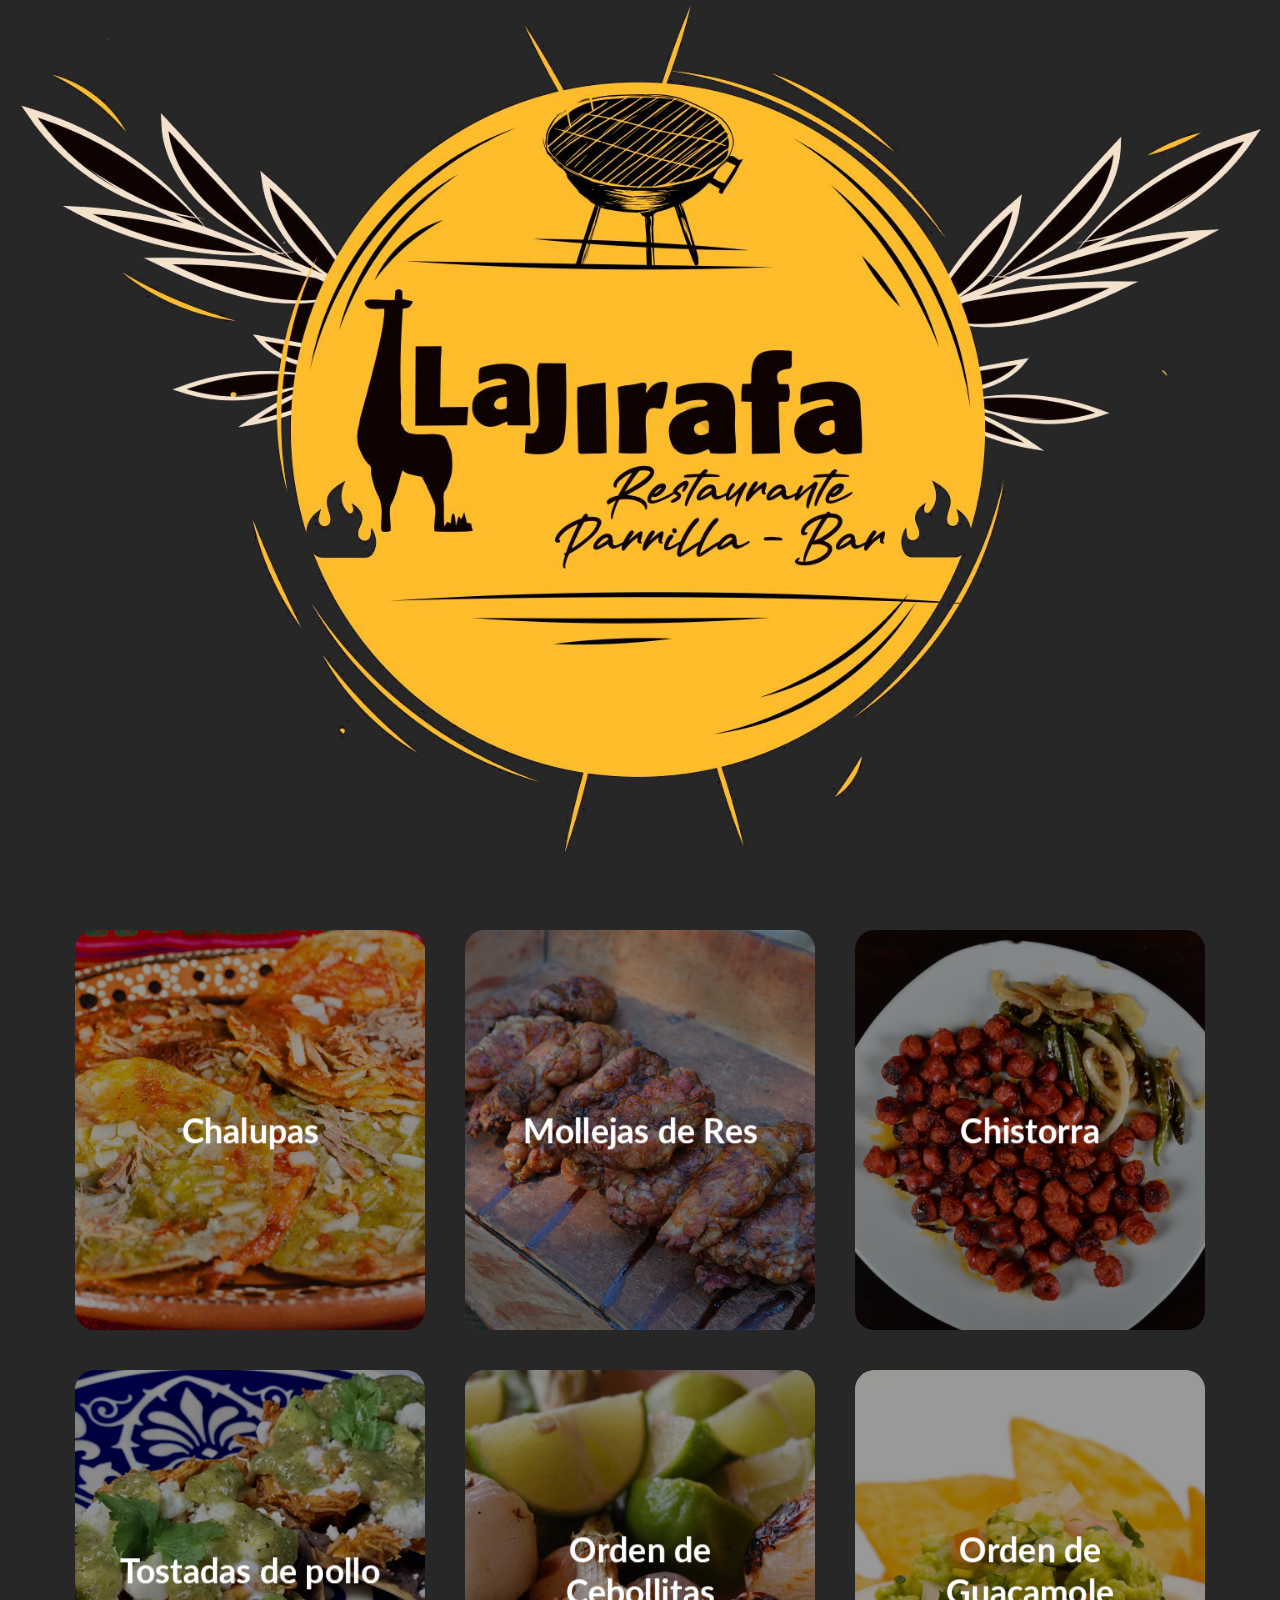
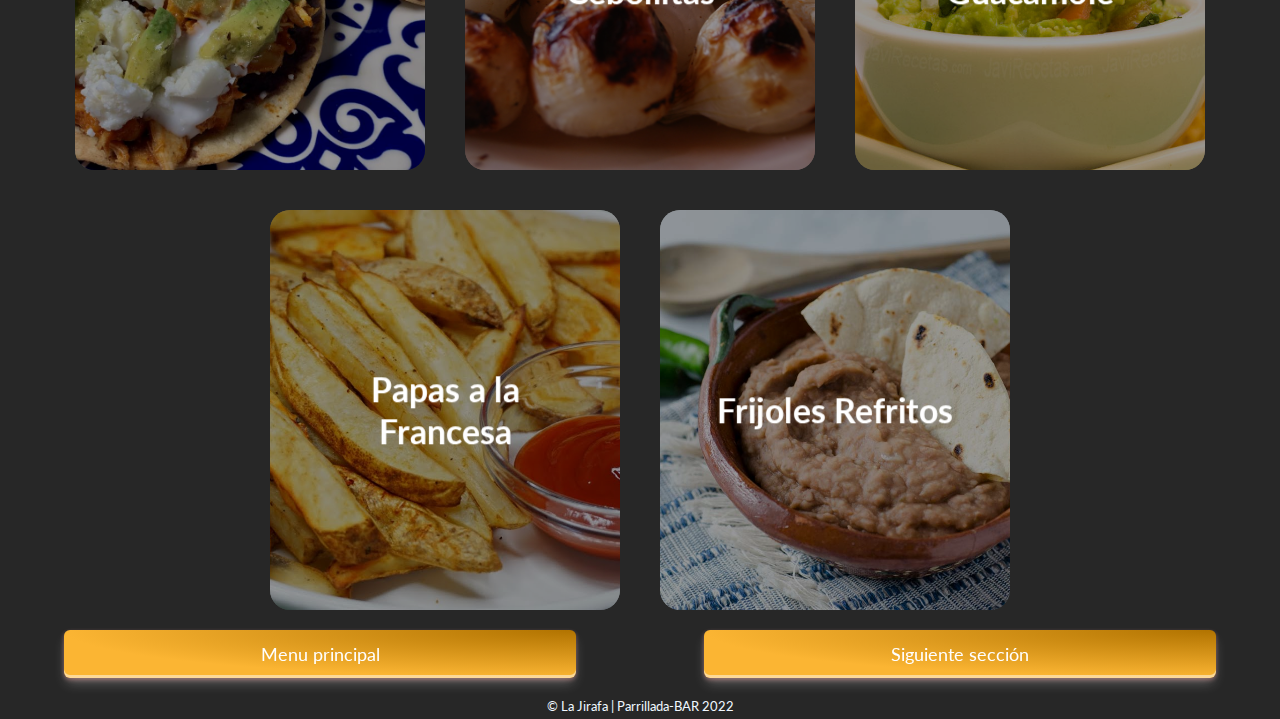
==== bebidas.html @ 24307b81 "Version modificada beta 50%" ====
<!DOCTYPE html>
<html lang="en">
<head>
    <meta charset="UTF-8">
    <meta http-equiv="X-UA-Compatible" content="IE=edge">
    <meta name="viewport" content="width=device-width, initial-scale=1.0">
    <title>Menu Parrillada</title>
    <link rel="shortcut icon" type="image/png" href="assets/Logo.png">
    <link rel="stylesheet" href="css/style.css">
    <link rel="stylesheet" href="css/estilos.css">
</head>
<body>
    <header>
        <a href="index.html"><img src="assets/Logo.png" alt="La Jirafa Restaurante" id="logo"></a>
    </header>

    <main>

        <div class="container__card">

            <div class="card__father">
                <div class="card">
                    <div class="card__front" style="background-image: url(assets/Entradas/chalupas.jpg);">
                        <div class="bg"></div>
                        <div class="body__card_front">
                            <h1>Chalupas</h1>
                        </div>
                    </div>
                    <div class="card__back">
                        <div class="body__card_back">
                            <h1>$35</h1>
                            <p>Orden de # chalupas rojas, verdes, combinadas</p>
                            <h4>Extras</h4>
                            <ul>
                                <li>pollo: $35</li>
                                <li>carne de res: $40</li>
                            </ul>
                            <!--input type="button" value="Leer Más"-->
                        </div>
                    </div>
                </div>
            </div>

            <div class="card__father">
                <div class="card">
                    <div class="card__front" style="background-image: url(assets/Entradas/mollejas.jpg);">
                        <div class="bg"></div>
                        <div class="body__card_front">
                            <h1>Mollejas de Res</h1>
                        </div>
                    </div>
                    <div class="card__back">
                        <div class="body__card_back">
                            <h1>$90</h1>
                            <p>Deliciosas mollejas de res</p>
                            <p>Perfecto para acompañar con: ...</p>
                            <!--input type="button" value="Leer Más"-->
                        </div>
                    </div>
                </div>
            </div>

            <div class="card__father">
                <div class="card">
                    <div class="card__front" style="background-image: url(assets/Entradas/chistorra.jpg);">
                        <div class="bg"></div>
                        <div class="body__card_front">
                            <h1>Chistorra</h1>
                        </div>
                    </div>
                    <div class="card__back">
                        <div class="body__card_back">
                            <h1>$65</h1>
                            <p>Chistorra , ...</p>
                            <!--input type="button" value="Leer Más"-->
                        </div>
                    </div>
                </div>
            </div>

            <div class="card__father">
                <div class="card">
                    <div class="card__front" style="background-image: url(assets/Entradas/tostadas.jpg);">
                        <div class="bg"></div>
                        <div class="body__card_front">
                            <h1>Tostadas de pollo</h1>
                        </div>
                    </div>
                    <div class="card__back">
                        <div class="body__card_back">
                            <h1>$65</h1>
                            <p>Crujientes tostadas de pollo</p>
                            <p>Acompañalas con crema / salsa</p>
                            <!--input type="button" value="Leer Más"-->
                        </div>
                    </div>
                </div>
            </div>

            <div class="card__father">
                <div class="card">
                    <div class="card__front" style="background-image: url(assets/Entradas/cebollitas.jpg);">
                        <div class="bg"></div>
                        <div class="body__card_front">
                            <h1>Orden de Cebollitas</h1>
                        </div>
                    </div>
                    <div class="card__back">
                        <div class="body__card_back">
                            <h1>$35</h1>
                            <p>Orden de cebollitas</p>
                            <p>Preparación: asadas con mantequilla</p>
                            <!--input type="button" value="Leer Más"-->
                        </div>
                    </div>
                </div>
            </div>

            <div class="card__father">
                <div class="card">
                    <div class="card__front" style="background-image: url(assets/Entradas/guacamole.jpg);">
                        <div class="bg"></div>
                        <div class="body__card_front">
                            <h1>Orden de Guacamole</h1>
                        </div>
                    </div>
                    <div class="card__back">
                        <div class="body__card_back">
                            <h1>$45</h1>
                            <p>Orden de guacamole</p>
                            <p>Rico guacamole con aguacate fresco y con un toque de crema/picante</p>
                            <!--input type="button" value="Leer Más"-->
                        </div>
                    </div>
                </div>
            </div>

            <div class="card__father">
                <div class="card">
                    <div class="card__front" style="background-image: url(assets/Entradas/papas.jpg);">
                        <div class="bg"></div>
                        <div class="body__card_front">
                            <h1>Papas a la Francesa</h1>
                        </div>
                    </div>
                    <div class="card__back">
                        <div class="body__card_back">
                            <h1>$40</h1>
                            <p>Papas ala francesa</p>
                            <p>Excelente entrada para acompañar, sazonadas con sal, pimienta, paprika</p>
                            <!--input type="button" value="Leer Más"-->
                        </div>
                    </div>
                </div>
            </div>

            <div class="card__father">
                <div class="card">
                    <div class="card__front" style="background-image: url(assets/Entradas/frijoles.jpg);">
                        <div class="bg"></div>
                        <div class="body__card_front">
                            <h1>Frijoles Refritos</h1>
                        </div>
                    </div>
                    <div class="card__back">
                        <div class="body__card_back">
                            <h1>$35</h1>
                            <p>Frijoles Refritos</p>
                            <p>Tazon con frijoles acompañados de totopos</p>
                            <!--input type="button" value="Leer Más"-->
                        </div>
                    </div>
                </div>
            </div>

        </div>

        <nav id="navegacion">
            <a href="index.html"><button class="button-29" role="button">Menu principal</button></a>
            <a href="pastas.hmtl"><button class="button-29" role="button">Siguiente sección</button></a>
        </nav>

    </main>

    <footer>
        <small> © La Jirafa | Parrillada-BAR 2022</small>
    </footer>
</body>
</html>
---- css/style.css ----
*{
    margin: 0;
    padding: 0;
}

a{
  text-decoration: none;
  color: #FFF;
}

body{
  background: url('../assets/background.jpg') #000;
  background-attachment: fixed;
  background-repeat: no-repeat;
  background-position: center;
  background-size: cover;
}

button{
  font-size: 1.5em;
  width: 100%;  
}

.container{
    display: flex;
    align-items: center;
    justify-content: center;
    width: 100%;
    margin: 15px auto;
}

.vertical{
    flex-direction: column;
}

.horizontal{
    justify-content: space-evenly;
}

.aButon{
  width: 80%;
  margin: 0.3em;
  padding: 5px ;
  width: 80%;
  display: flex;
  justify-content: center;
  align-items: center;
}

.button-29 {
  align-items: center;
  appearance: none;
  background-image: radial-gradient(100% 100% at 100% 0, #b17300 0, #fbb533 100%);
  border: 0;
  border-radius: 6px;
  box-shadow: rgba(255, 168, 168, 0.4) 0 2px 4px,rgba(255, 255, 255, 0.3) 0 7px 13px -3px,rgba(254, 254, 254, 0.5) 0 -3px 0 inset;
  box-sizing: border-box;
  color: #fff;
  cursor: pointer;
  display: inline-flex;
  height: 48px;
  justify-content: center;
  line-height: 1;
  list-style: none;
  overflow: hidden;
  padding-left: 16px;
  padding-right: 16px;
  position: relative;
  text-align: left;
  text-decoration: none;
  transition: box-shadow .15s,transform .15s;
  user-select: none;
  -webkit-user-select: none;
  touch-action: manipulation;
  white-space: nowrap;
  will-change: box-shadow,transform;
  font-size: 18px;
}

.button-29:focus {
  box-shadow: #e0d53c 0 0 0 1.5px inset, rgba(66, 66, 35, 0.4) 0 2px 4px, rgba(66, 63, 35, 0.3) 0 7px 13px -3px, #dde03c 0 -3px 0 inset;
}

.button-29:hover {
  box-shadow: rgba(66, 58, 35, 0.4) 0 4px 8px, rgba(45, 35, 66, .3) 0 7px 13px -3px,rgb(224, 221, 60)0 0 -3px 0 inset;
  transform: translateY(-2px);
}

.button-29:active {
  box-shadow: #e03c3c 0 3px 7px inset;
  transform: translateY(2px);
}

.food{
  width: 5em; 
  border-radius: 10px;
}

.redes{
    width: 4em;
    margin-top: 10px;
}

.vacio{
  min-height: 800px;
}

.fondoOpaco{
  background: rgba(0, 0, 0, 0.692);

}

#logo{
    width: 100%;   
}

#navegacion{
  display: flex;
  justify-content: space-around;
}

#navegacion > *{
  width: 40%;
}
---- css/estilos.css ----
@import url('https://fonts.googleapis.com/css2?family=Lato:ital,wght@0,100;0,300;0,400;0,700;0,900;1,100;1,300;1,400;1,700;1,900&display=swap');

*{
    margin: 0;
    padding: 0;
    box-sizing: border-box;
    font-family: 'Lato', sans-serif;
}

body{
    background: rgb(39, 39, 39);
}

footer{
    display: flex;
    color: aliceblue;
    margin: 20px auto 5px;
    justify-content: center;
}

.container__card{
    max-width: 1200px;
    margin: auto;
    margin-top: 10px;
    perspective: 1000px;
    display: flex;
    justify-content: center;
    flex-wrap: wrap;
}

.card__father{
    margin: 20px;
    perspective: 1000px;
}

.card__father:hover .card{
    transform: rotateY(180deg);
}


.card{
    width: 350px;
    height: 400px;
    position: relative;
    transform-style: preserve-3d;
    transition: all 600ms;
}

.card__front{
    background-size: cover;
    background-position: center;
}


.card__front,
.card__back{
    width: 100%;
    height: 100%;
    position: absolute;
    top: 0;
    left: 0;
    backface-visibility: hidden;
    transform-style: preserve-3d;
    border-radius: 20px;
}

.card__back{
    transform: rotateY(180deg);
    background: white;
}

.body__card_front{
    width: 100%;
    height: 100%;
    text-align: center;
    padding: 40px;
    display: flex;
    justify-content: center;
    align-items: center;
    color: #fff;
    transform: translateZ(60px);
}

.bg{
    width: 100%;
    height: 100%;
    position: absolute;
    top: 0;
    left: 0;
    background: rgba(0,0,0,0.4);
    border-radius: 20px;
}

.body__card_back{
    padding: 40px;
    text-align: center;
    transform: translateZ(60px);
}

.body__card_back p{
    margin-top: 30px;
    font-size: 18px;
}

.body__card_back input{
    padding: 10px 40px;
    margin-top: 30px;
    font-size: 16px;
    cursor: pointer;
    border: none;
    color: white;
    background: #58B0F6;
    box-shadow: 1px 1px 30px -5px #58B0F6;
    border-radius: 10px;
    transition: box-shadow 600ms;
}

.body__card_back input:hover{
    box-shadow: 1px 1px 30px 0px #449de6;
}
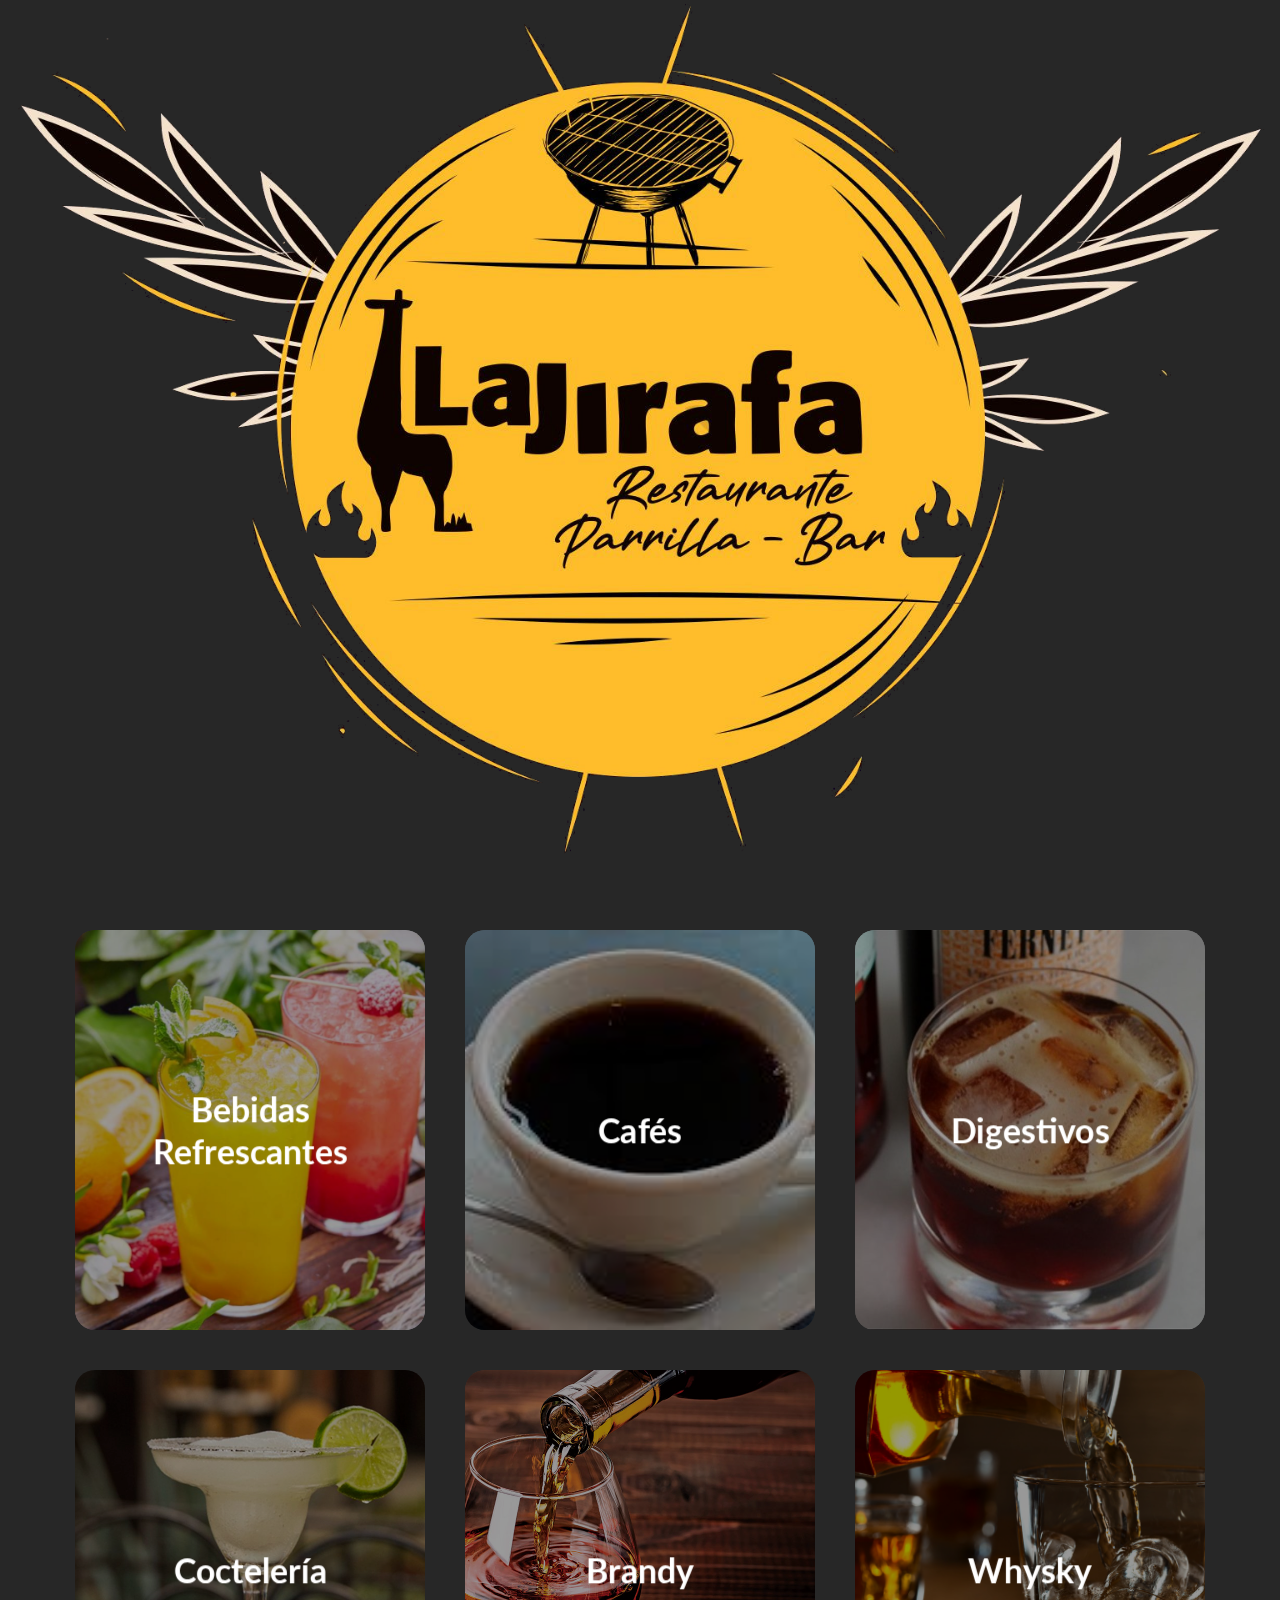
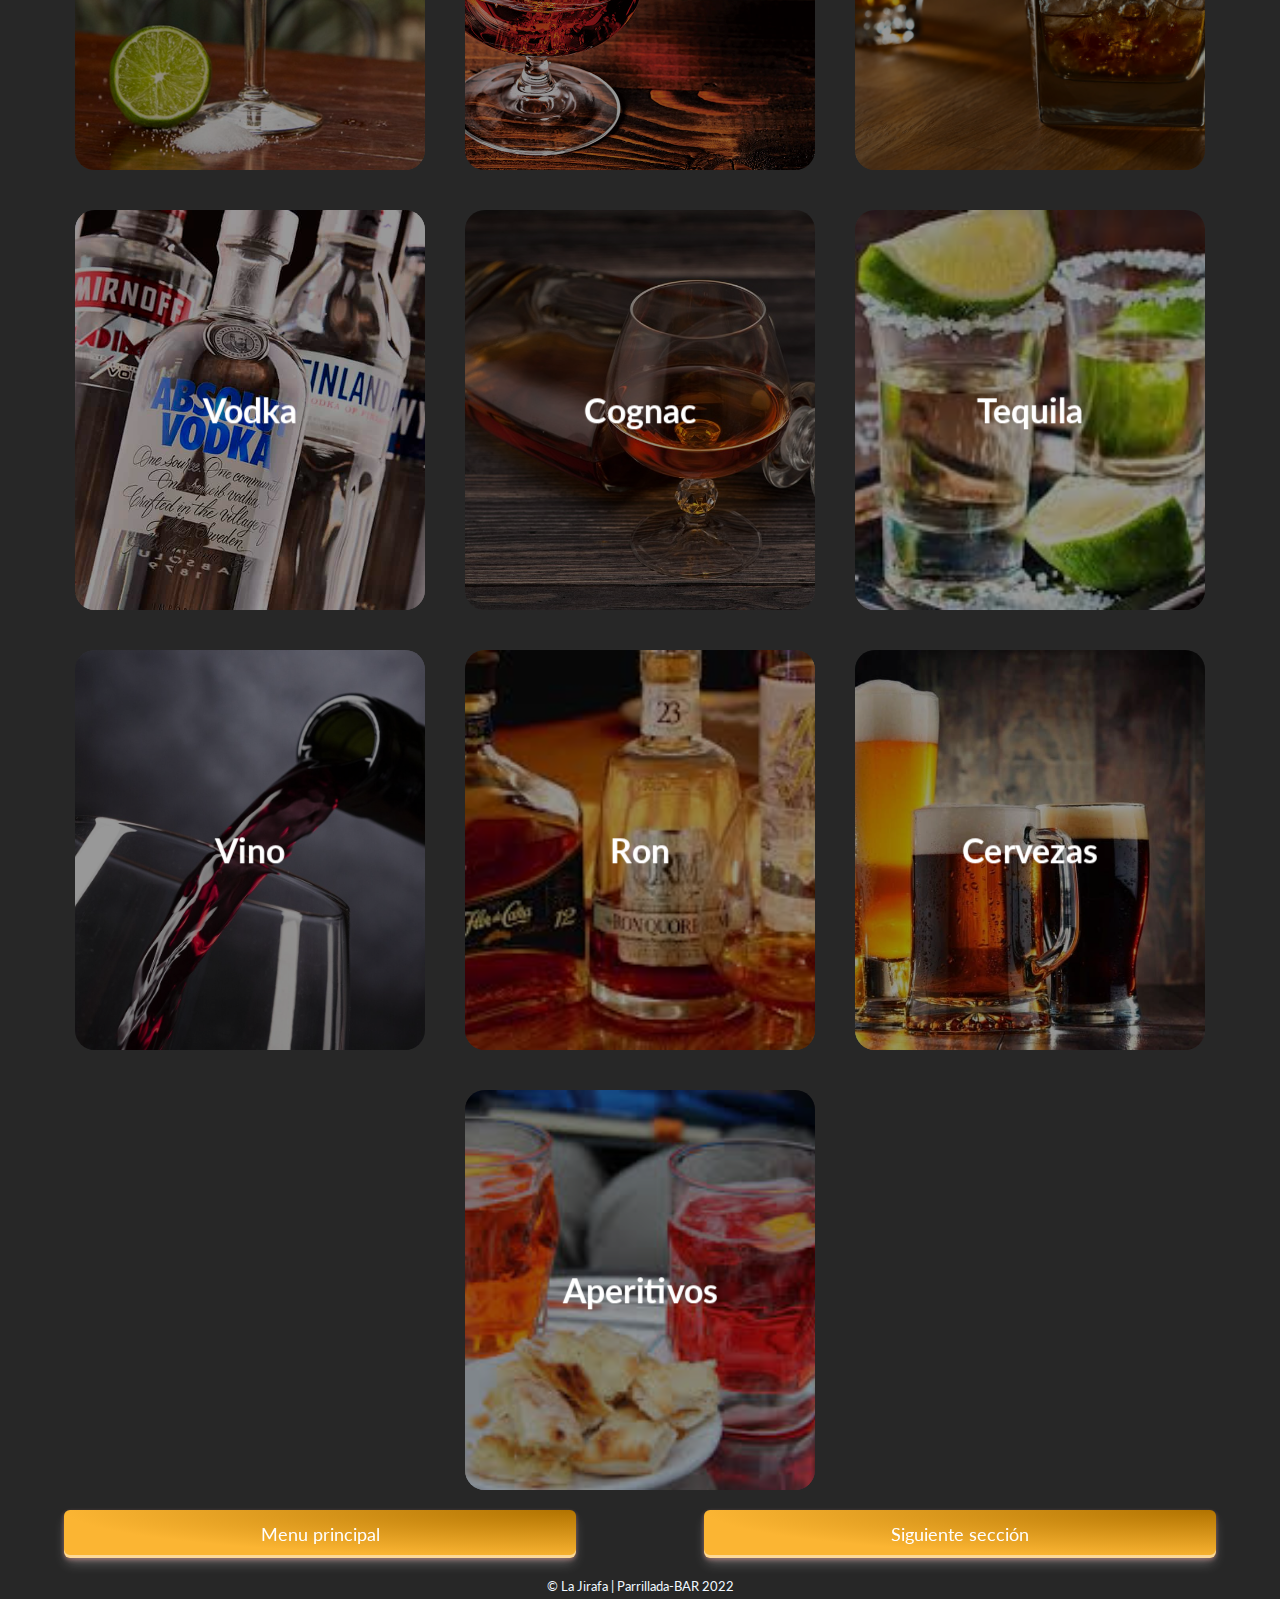
==== commit d7ea5e27: "Version 1.0" ====
--- a/bebidas.html
+++ b/bebidas.html
@@ -20,153 +20,335 @@
 
             <div class="card__father">
                 <div class="card">
-                    <div class="card__front" style="background-image: url(assets/Entradas/chalupas.jpg);">
-                        <div class="bg"></div>
-                        <div class="body__card_front">
-                            <h1>Chalupas</h1>
-                        </div>
-                    </div>
-                    <div class="card__back">
-                        <div class="body__card_back">
-                            <h1>$35</h1>
-                            <p>Orden de # chalupas rojas, verdes, combinadas</p>
-                            <h4>Extras</h4>
-                            <ul>
-                                <li>pollo: $35</li>
-                                <li>carne de res: $40</li>
-                            </ul>
-                            <!--input type="button" value="Leer Más"-->
-                        </div>
-                    </div>
-                </div>
-            </div>
-
-            <div class="card__father">
-                <div class="card">
-                    <div class="card__front" style="background-image: url(assets/Entradas/mollejas.jpg);">
-                        <div class="bg"></div>
-                        <div class="body__card_front">
-                            <h1>Mollejas de Res</h1>
-                        </div>
-                    </div>
-                    <div class="card__back">
-                        <div class="body__card_back">
-                            <h1>$90</h1>
-                            <p>Deliciosas mollejas de res</p>
-                            <p>Perfecto para acompañar con: ...</p>
-                            <!--input type="button" value="Leer Más"-->
-                        </div>
-                    </div>
-                </div>
-            </div>
-
-            <div class="card__father">
-                <div class="card">
-                    <div class="card__front" style="background-image: url(assets/Entradas/chistorra.jpg);">
-                        <div class="bg"></div>
-                        <div class="body__card_front">
-                            <h1>Chistorra</h1>
-                        </div>
-                    </div>
-                    <div class="card__back">
-                        <div class="body__card_back">
-                            <h1>$65</h1>
-                            <p>Chistorra , ...</p>
-                            <!--input type="button" value="Leer Más"-->
-                        </div>
-                    </div>
-                </div>
-            </div>
-
-            <div class="card__father">
-                <div class="card">
-                    <div class="card__front" style="background-image: url(assets/Entradas/tostadas.jpg);">
-                        <div class="bg"></div>
-                        <div class="body__card_front">
-                            <h1>Tostadas de pollo</h1>
-                        </div>
-                    </div>
-                    <div class="card__back">
-                        <div class="body__card_back">
-                            <h1>$65</h1>
-                            <p>Crujientes tostadas de pollo</p>
-                            <p>Acompañalas con crema / salsa</p>
-                            <!--input type="button" value="Leer Más"-->
-                        </div>
-                    </div>
-                </div>
-            </div>
-
-            <div class="card__father">
-                <div class="card">
-                    <div class="card__front" style="background-image: url(assets/Entradas/cebollitas.jpg);">
-                        <div class="bg"></div>
-                        <div class="body__card_front">
-                            <h1>Orden de Cebollitas</h1>
-                        </div>
-                    </div>
-                    <div class="card__back">
-                        <div class="body__card_back">
-                            <h1>$35</h1>
-                            <p>Orden de cebollitas</p>
-                            <p>Preparación: asadas con mantequilla</p>
-                            <!--input type="button" value="Leer Más"-->
-                        </div>
-                    </div>
-                </div>
-            </div>
-
-            <div class="card__father">
-                <div class="card">
-                    <div class="card__front" style="background-image: url(assets/Entradas/guacamole.jpg);">
-                        <div class="bg"></div>
-                        <div class="body__card_front">
-                            <h1>Orden de Guacamole</h1>
-                        </div>
-                    </div>
-                    <div class="card__back">
-                        <div class="body__card_back">
-                            <h1>$45</h1>
-                            <p>Orden de guacamole</p>
-                            <p>Rico guacamole con aguacate fresco y con un toque de crema/picante</p>
-                            <!--input type="button" value="Leer Más"-->
-                        </div>
-                    </div>
-                </div>
-            </div>
-
-            <div class="card__father">
-                <div class="card">
-                    <div class="card__front" style="background-image: url(assets/Entradas/papas.jpg);">
-                        <div class="bg"></div>
-                        <div class="body__card_front">
-                            <h1>Papas a la Francesa</h1>
-                        </div>
-                    </div>
-                    <div class="card__back">
-                        <div class="body__card_back">
-                            <h1>$40</h1>
-                            <p>Papas ala francesa</p>
-                            <p>Excelente entrada para acompañar, sazonadas con sal, pimienta, paprika</p>
-                            <!--input type="button" value="Leer Más"-->
-                        </div>
-                    </div>
-                </div>
-            </div>
-
-            <div class="card__father">
-                <div class="card">
-                    <div class="card__front" style="background-image: url(assets/Entradas/frijoles.jpg);">
-                        <div class="bg"></div>
-                        <div class="body__card_front">
-                            <h1>Frijoles Refritos</h1>
-                        </div>
-                    </div>
-                    <div class="card__back">
-                        <div class="body__card_back">
-                            <h1>$35</h1>
-                            <p>Frijoles Refritos</p>
-                            <p>Tazon con frijoles acompañados de totopos</p>
+                    <div class="card__front" style="background-image: url(assets/Bebidas/refrescantes.jpg);">
+                        <div class="bg"></div>
+                        <div class="body__card_front">
+                            <h1>Bebidas Refrescantes</h1>
+                        </div>
+                    </div>
+                    <div class="card__back">
+                        <div class="body__card_back">
+                            <ul>
+                                <li>Limonada ó Naranjada 275ml: $30</li>
+                                <li>Jarra de Naranjada 1300ml: $90</li>
+                                <li>Jarra de Limonada 1300ml: $90</li>
+                                <li>Jarra de Agua Preparada 1300ml: $80</li>
+                                <li>Tarro de Agua Preparada 1ltr: $50</li>
+                                <li>Jarra de Sangría 1300ml: $140</li>
+                                <li>Jarra Tipo Clericot 1300ml: $160</li>
+                                <li>Refresco 355ml: $30</li>
+                                <li>Botella de Agua 500ml: $25</li>
+                            </ul>
+                            <!--input type="button" value="Leer Más"-->
+                        </div>
+                    </div>
+                </div>
+            </div>
+
+            <div class="card__father">
+                <div class="card">
+                    <div class="card__front" style="background-image: url(assets/Bebidas/cafe.jpg);">
+                        <div class="bg"></div>
+                        <div class="body__card_front">
+                            <h1>Cafés</h1>
+                        </div>
+                    </div>
+                    <div class="card__back">
+                        <div class="body__card_back">
+                            <ul>
+                                <li>Americano 200ml: $30</li>
+                                <li>Expresso 100ml: $30</li>
+                                <li>Capuccino 200ml: $35</li>
+                                <li>Capuccino de Sabores(Rompope,Almendrado y Cajeta) 200ml: $45</li>
+                                <li>Café Irlandes 200ml: $80</li>
+                                <li>Te: Verde,Manzanilla y limón 200ml: $30</li>
+                            </ul>
+                            <!--input type="button" value="Leer Más"-->
+                        </div>
+                    </div>
+                </div>
+            </div>
+
+            <div class="card__father">
+                <div class="card">
+                    <div class="card__front" style="background-image: url(assets/Bebidas/digestivo.jpg);">
+                        <div class="bg"></div>
+                        <div class="body__card_front">
+                            <h1>Digestivos</h1>
+                        </div>
+                    </div>
+                    <div class="card__back">
+                        <div class="body__card_back">
+                            <ul>
+                                <li>Anis del Mono D.yS. 45ml: $70</li>
+                                <li>Anis Chinchon D.yS. 45ml: $70</li>
+                                <li>Sambuca Nero 45ml: $75</li>
+                                <li>Amaretto Disaronno 45ml: $75</li>
+                                <li>Bayles 45ml: $80</li>
+                                <li>Licor 43 45ml: $75</li>
+                                <li>Strega 45ml: $90</li>
+                                <li>Frangelico 45ml: $90</li>
+                                <li>Cahlua 45ml: $50</li>
+                            </ul>
+                            <!--input type="button" value="Leer Más"-->
+                        </div>
+                    </div>
+                </div>
+            </div>
+
+            <div class="card__father">
+                <div class="card">
+                    <div class="card__front" style="background-image: url(assets/Bebidas/cocteleria.jpg);">
+                        <div class="bg"></div>
+                        <div class="body__card_front">
+                            <h1>Coctelería</h1>
+                        </div>
+                    </div>
+                    <div class="card__back">
+                        <div class="body__card_back">
+                            <ul>
+                                <li>Jirafa Azul 150ml: $70</li>
+                                <li>Piña colada 150ml: $70</li>
+                                <li>Midori Colado 150ml: $70</li>
+                                <li>Medias de Seda 150ml: $60</li>
+                                <li>Alfonso XIII 75ml: $60</li>
+                                <li>Beso de Angel 75ml: $60</li>
+                                <li>Splash 75ml: $60</li>
+                                <li>Cosmopolitan 100ml: $60</li>
+                                <li>Negroni 100ml: $70</li>
+                                <li>Martini de Manzana 100ml: $60</li>
+                                <li>Margarita Limón/Tamarindo/Fresa/Mango 175ml: $60</li>
+                                <li>Clamato preparado 275ml: $60</li>
+                                <li>Sangría preparada 275ml: $60</li>
+                                <li>Paloma 275ml: $60</li>
+                                <li>Tom Collins 275ml: $60</li>
+                                <li>Bull 250ml: $70</li>
+                                <li>Piedra 45ml: $60</li>
+                            </ul>
+                            <!--input type="button" value="Leer Más"-->
+                        </div>
+                    </div>
+                </div>
+            </div>
+
+            <div class="card__father">
+                <div class="card">
+                    <div class="card__front" style="background-image: url(assets/Bebidas/brandy.jpg);">
+                        <div class="bg"></div>
+                        <div class="body__card_front">
+                            <h1>Brandy</h1>
+                        </div>
+                    </div>
+                    <div class="card__back">
+                        <div class="body__card_back">
+                            <ul>
+                                <li>Fundador 45ml: $65</li>
+                                <li>Terry / 1900 45ml: $65</li>
+                                <li>Magno 45ml: $65</li>
+                                <li>Torres 5 45ml: $60</li>
+                                <li>Torres 10 45ml: $65</li>
+                            </ul>
+                            <!--input type="button" value="Leer Más"-->
+                        </div>
+                    </div>
+                </div>
+            </div>
+
+            <div class="card__father">
+                <div class="card">
+                    <div class="card__front" style="background-image: url(assets/Bebidas/whysky.jpg);">
+                        <div class="bg"></div>
+                        <div class="body__card_front">
+                            <h1>Whysky</h1>
+                        </div>
+                    </div>
+                    <div class="card__back">
+                        <div class="body__card_back">
+                            <ul>
+                                <li>J.B. 45ml: $65</li>
+                                <li>Passport 45ml: $65</li>
+                                <li>Jhonhie Walker E.Roja 45ml: $70</li>
+                                <li>Jhonhie Walker E.Negra 45ml: $90</li>
+                                <li>Chivas Regal 45ml: $85</li>
+                                <li>Buchanan's 12 45ml: $90</li>
+                            </ul>
+                            <!--input type="button" value="Leer Más"-->
+                        </div>
+                    </div>
+                </div>
+            </div>
+
+            <div class="card__father">
+                <div class="card">
+                    <div class="card__front" style="background-image: url(assets/Bebidas/Vodka.jpg);">
+                        <div class="bg"></div>
+                        <div class="body__card_front">
+                            <h1>Vodka</h1>
+                        </div>
+                    </div>
+                    <div class="card__back">
+                        <div class="body__card_back">
+                            <ul>
+                                <li>Wyborowa 45ml: $55</li>
+                                <li>Stolichnaya 45ml: $60</li>
+                                <li>Absolut Azul 45ml: $60</li>
+                                <li>Smirnorff 45ml: $55</li>
+                            </ul>
+                            <!--input type="button" value="Leer Más"-->
+                        </div>
+                    </div>
+                </div>
+            </div>
+
+            <div class="card__father">
+                <div class="card">
+                    <div class="card__front" style="background-image: url(assets/Bebidas/cognac.jpg);">
+                        <div class="bg"></div>
+                        <div class="body__card_front">
+                            <h1>Cognac</h1>
+                        </div>
+                    </div>
+                    <div class="card__back">
+                        <div class="body__card_back">
+                            <ul>
+                                <li>Martell V.S. 45ml: $75</li>
+                                <li>Martell V.S.O.P. 45ml: $85</li>
+                                <li>Remy Martin 45ml: $85</li>
+                                <li>Hennessy V.S.O.P. 45ml: $85</li>
+                                <li>Courvoisier 45ml: $80</li>
+                            </ul>
+                            <!--input type="button" value="Leer Más"-->
+                        </div>
+                    </div>
+                </div>
+            </div>
+
+            <div class="card__father">
+                <div class="card">
+                    <div class="card__front" style="background-image: url(assets/Bebidas/tequila.jpg);">
+                        <div class="bg"></div>
+                        <div class="body__card_front">
+                            <h1>Tequila</h1>
+                        </div>
+                    </div>
+                    <div class="card__back">
+                        <div class="body__card_back">
+                            <ul>
+                                <li>Sauza Hornitos 45ml: $65</li>
+                                <li>S.Conmemorativo 45ml: $70</li>
+                                <li>Herradura Blanco 45ml: $65</li>
+                                <li>Herradura Reposado 45ml: $80</li>
+                                <li>Don Julio Blanco 45ml: $70</li>
+                                <li>Don Julio Reposado 45ml: $80</li>
+                                <li>Cuervo Especial 45ml: $65</li>
+                                <li>Cuervo Tradicional 45ml: $75</li>
+                                <li>Cazadores Blanco 45ml: $65</li>
+                                <li>Cazadores Reposado 45ml: $80</li>
+                                <li>7 Lenguas Blanco 45ml: $65</li>
+                                <li>7 Lenguas Reposado 45ml: $75</li>
+                                <li>Corralejo Blanco 45ml: $65</li>
+                                <li>Corralejo Reposado 45ml: $75</li>
+                                <li>Jimador 45ml: $65</li>
+                                <li>Centenario 45ml: $65</li>
+                            </ul>
+                            <!--input type="button" value="Leer Más"-->
+                        </div>
+                    </div>
+                </div>
+            </div>
+
+            <div class="card__father">
+                <div class="card">
+                    <div class="card__front" style="background-image: url(assets/Bebidas/vino.jpg);">
+                        <div class="bg"></div>
+                        <div class="body__card_front">
+                            <h1>Vino</h1>
+                        </div>
+                    </div>
+                    <div class="card__back">
+                        <div class="body__card_back">
+                            <h4>750ml</h4>
+                            <ul>
+                                <li>Concha y Toro</li>
+                                <li>Tinto Zin Fandel</li>
+                                <li>Tinto Cavernet</li>
+                                <li>Blanc de Blancs</li>
+                                <li>Casillero del Diablo</li>
+                            </ul>
+                            <!--input type="button" value="Leer Más"-->
+                        </div>
+                    </div>
+                </div>
+            </div>
+
+            <div class="card__father">
+                <div class="card">
+                    <div class="card__front" style="background-image: url(assets/Bebidas/ron.jpg);">
+                        <div class="bg"></div>
+                        <div class="body__card_front">
+                            <h1>Ron</h1>
+                        </div>
+                    </div>
+                    <div class="card__back">
+                        <div class="body__card_back">
+                            <ul>
+                                <li>Bacardi Blanco 45ml: $55</li>
+                                <li>Bacardi Solera 45ml: $60</li>
+                                <li>Bacardi Limón 45ml: $45</li>
+                                <li>Appleton State/Special 45ml: $60</li>
+                                <li>Matusalem Clásico 45ml: $60</li>
+                                <li>Havana Club 3 años/Añejo Especial 45ml: $60</li>
+                                <li>Malibu 45ml: $50</li>
+                            </ul>
+                            <!--input type="button" value="Leer Más"-->
+                        </div>
+                    </div>
+                </div>
+            </div>
+
+            <div class="card__father">
+                <div class="card">
+                    <div class="card__front" style="background-image: url(assets/Bebidas/cerveza.jpg);">
+                        <div class="bg"></div>
+                        <div class="body__card_front">
+                            <h1>Cervezas</h1>
+                        </div>
+                    </div>
+                    <div class="card__back">
+                        <div class="body__card_back">
+                            <ul>
+                                <li>Corona 355ml: $30</li>
+                                <li>Pacifíco 355ml: $30</li>
+                                <li>Victoria 355ml: $30</li>
+                                <li>Leon 355ml: $30</li>
+                                <li>Negra Modelo 355ml: $35</li>
+                                <li>Michelada 400ml: $35</li>
+                                <li>Chelada 400ml: $40</li>
+                            </ul>
+                            <!--input type="button" value="Leer Más"-->
+                        </div>
+                    </div>
+                </div>
+            </div>
+
+            <div class="card__father">
+                <div class="card">
+                    <div class="card__front" style="background-image: url(assets/Bebidas/aperitivo.jpg);">
+                        <div class="bg"></div>
+                        <div class="body__card_front">
+                            <h1>Aperitivos</h1>
+                        </div>
+                    </div>
+                    <div class="card__back">
+                        <div class="body__card_back">
+                            <ul>
+                                <li>Campari 45ml: $55</li>
+                                <li>Cinzano Dulce 45ml: $50</li>
+                                <li>Dubonnet 45ml: $50</li>
+                                <hr>
+                                <li>Señorío Blanco 45ml: $65</li>
+                                <li>Señorío Rosado 45ml: $65</li>
+                            </ul>
                             <!--input type="button" value="Leer Más"-->
                         </div>
                     </div>
@@ -177,7 +359,7 @@
 
         <nav id="navegacion">
             <a href="index.html"><button class="button-29" role="button">Menu principal</button></a>
-            <a href="pastas.hmtl"><button class="button-29" role="button">Siguiente sección</button></a>
+            <a href="entradas.html"><button class="button-29" role="button">Siguiente sección</button></a>
         </nav>
 
     </main>
